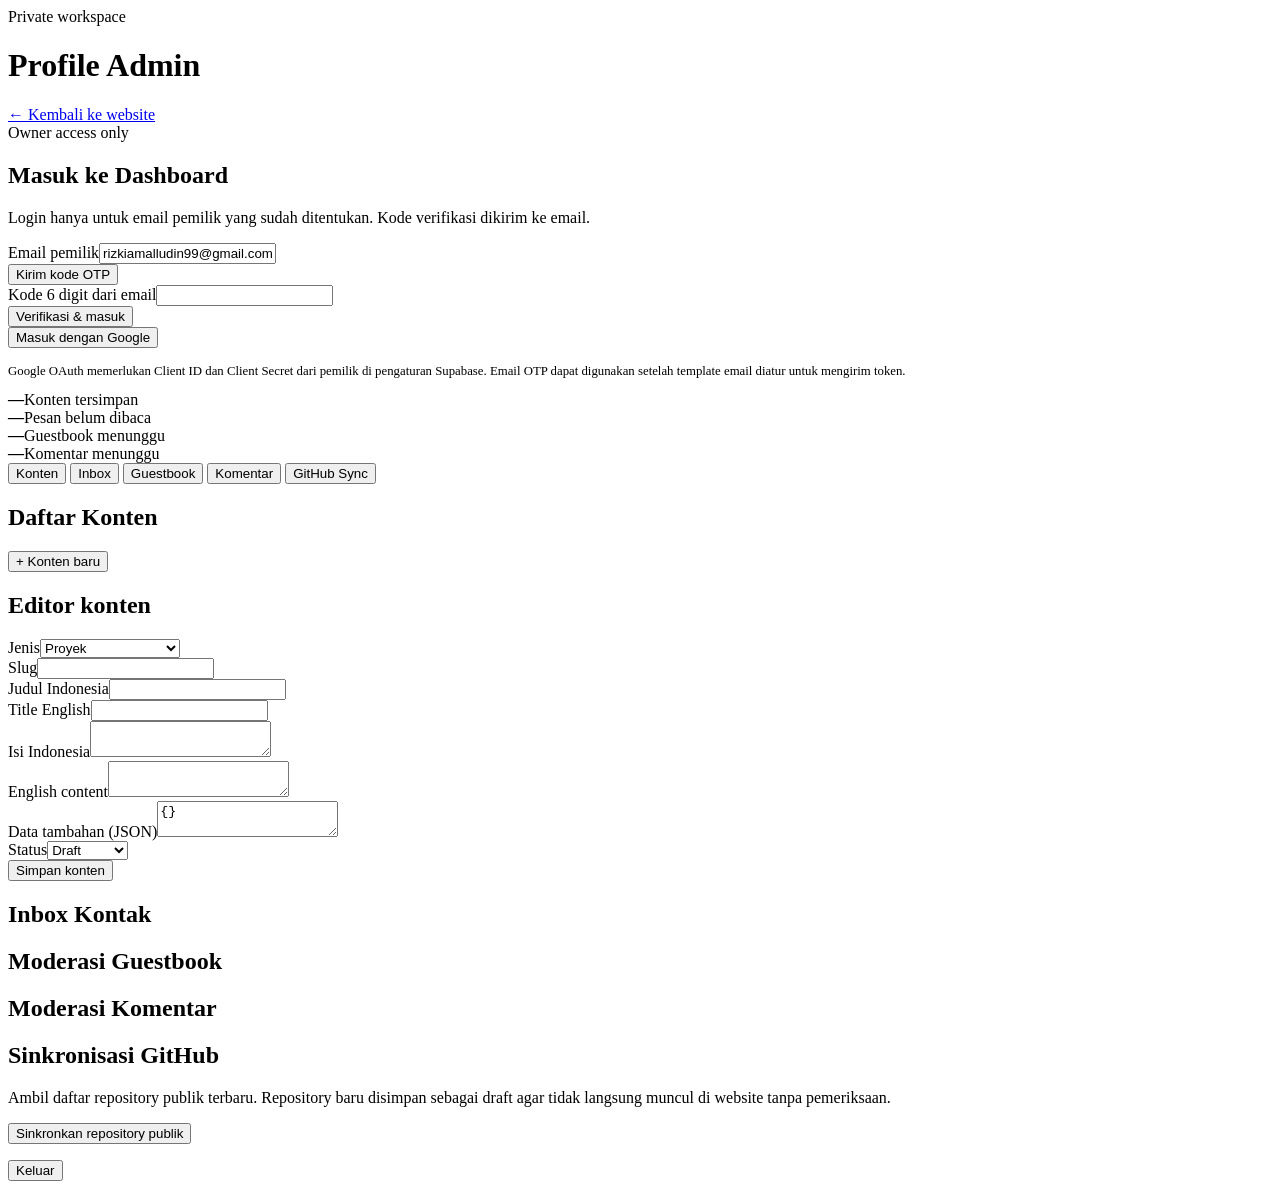
==== admin.html @ 7f735a6e "Create owner-only profile admin dashboard" ====
<!doctype html>
<html lang="id">
<head>
<meta charset="utf-8"><meta name="viewport" content="width=device-width,initial-scale=1">
<meta name="robots" content="noindex,nofollow"><title>Admin — M. Rizki Amalludin</title>
<link rel="preconnect" href="https://fonts.googleapis.com"><link rel="preconnect" href="https://fonts.gstatic.com" crossorigin>
<link href="https://fonts.googleapis.com/css2?family=Sora:wght@600;700;800&family=Inter:wght@400;500;600;700&display=swap" rel="stylesheet">
<link rel="stylesheet" href="admin.css">
</head>
<body>
<main class="admin-wrap">
  <header class="admin-top"><div><div class="eyebrow">Private workspace</div><h1>Profile Admin</h1></div><a href="/" rel="noopener">← Kembali ke website</a></header>
  <section id="auth-panel" class="panel auth-panel">
    <div class="eyebrow">Owner access only</div><h2>Masuk ke Dashboard</h2>
    <p class="muted">Login hanya untuk email pemilik yang sudah ditentukan. Kode verifikasi dikirim ke email.</p>
    <form id="otp-form">
      <div class="field"><label for="admin-email">Email pemilik</label><input id="admin-email" type="email" value="rizkiamalludin99@gmail.com" autocomplete="email" required></div>
      <button class="btn" id="send-otp" type="submit">Kirim kode OTP</button>
    </form>
    <form id="verify-form" class="hidden">
      <div class="field"><label for="admin-otp">Kode 6 digit dari email</label><input id="admin-otp" inputmode="numeric" autocomplete="one-time-code" minlength="6" maxlength="8" required></div>
      <button class="btn" type="submit">Verifikasi &amp; masuk</button>
    </form>
    <div class="auth-actions"><button class="btn secondary" type="button" id="google-login">Masuk dengan Google</button></div>
    <p id="auth-status" class="status" role="status"></p>
    <p class="muted" style="font-size:.8rem">Google OAuth memerlukan Client ID dan Client Secret dari pemilik di pengaturan Supabase. Email OTP dapat digunakan setelah template email diatur untuk mengirim token.</p>
  </section>

  <section id="dashboard" class="hidden">
    <div class="stats">
      <div class="stat"><strong id="stat-content">—</strong><span>Konten tersimpan</span></div>
      <div class="stat"><strong id="stat-inbox">—</strong><span>Pesan belum dibaca</span></div>
      <div class="stat"><strong id="stat-guestbook">—</strong><span>Guestbook menunggu</span></div>
      <div class="stat"><strong id="stat-comments">—</strong><span>Komentar menunggu</span></div>
    </div>
    <nav class="tabs" aria-label="Menu admin">
      <button class="tab active" data-tab="content">Konten</button>
      <button class="tab" data-tab="inbox">Inbox</button>
      <button class="tab" data-tab="guestbook">Guestbook</button>
      <button class="tab" data-tab="comments">Komentar</button>
      <button class="tab" data-tab="github">GitHub Sync</button>
    </nav>
    <section class="panel tab-panel" id="tab-content">
      <div class="content-grid">
        <div><div class="table-meta"><h2 class="section-title">Daftar Konten</h2><button class="btn secondary" id="new-content" type="button">+ Konten baru</button></div><div id="content-list" class="list"></div></div>
        <form id="content-form">
          <h2 class="section-title">Editor konten</h2><input type="hidden" id="content-id">
          <div class="field"><label for="content-type">Jenis</label><select id="content-type"><option value="project">Proyek</option><option value="profile">Profil</option><option value="experience">Pengalaman</option><option value="achievement">Pencapaian</option><option value="blog">Blog</option><option value="site_setting">Pengaturan website</option></select></div>
          <div class="field"><label for="content-slug">Slug</label><input id="content-slug" required pattern="[a-z0-9][a-z0-9-]{1,79}"></div>
          <div class="field"><label for="title-id">Judul Indonesia</label><input id="title-id" required maxlength="180"></div>
          <div class="field"><label for="title-en">Title English</label><input id="title-en" maxlength="180"></div>
          <div class="field"><label for="body-id">Isi Indonesia</label><textarea id="body-id" maxlength="12000"></textarea></div>
          <div class="field"><label for="body-en">English content</label><textarea id="body-en" maxlength="12000"></textarea></div>
          <div class="field"><label for="content-data">Data tambahan (JSON)</label><textarea id="content-data">{}</textarea></div>
          <div class="field"><label for="content-status">Status</label><select id="content-status"><option value="draft">Draft</option><option value="published">Published</option><option value="archived">Archived</option></select></div>
          <button class="btn" type="submit">Simpan konten</button><p class="status" id="content-status-message"></p>
        </form>
      </div>
    </section>
    <section class="panel tab-panel hidden" id="tab-inbox"><h2 class="section-title">Inbox Kontak</h2><div id="inbox-list" class="list"></div></section>
    <section class="panel tab-panel hidden" id="tab-guestbook"><h2 class="section-title">Moderasi Guestbook</h2><div id="guestbook-admin-list" class="list"></div></section>
    <section class="panel tab-panel hidden" id="tab-comments"><h2 class="section-title">Moderasi Komentar</h2><div id="comments-admin-list" class="list"></div></section>
    <section class="panel tab-panel hidden" id="tab-github">
      <h2 class="section-title">Sinkronisasi GitHub</h2>
      <p class="muted">Ambil daftar repository publik terbaru. Repository baru disimpan sebagai draft agar tidak langsung muncul di website tanpa pemeriksaan.</p>
      <button class="btn" id="github-sync" type="button">Sinkronkan repository publik</button>
      <p class="status" id="github-status"></p><div id="github-results" class="github-list"></div>
    </section>
    <div class="row" style="margin-top:14px"><span id="session-email" class="muted"></span><button class="btn secondary" type="button" id="sign-out" style="max-width:120px">Keluar</button></div>
  </section>
</main>
<script src="admin.js"></script>
</body></html>
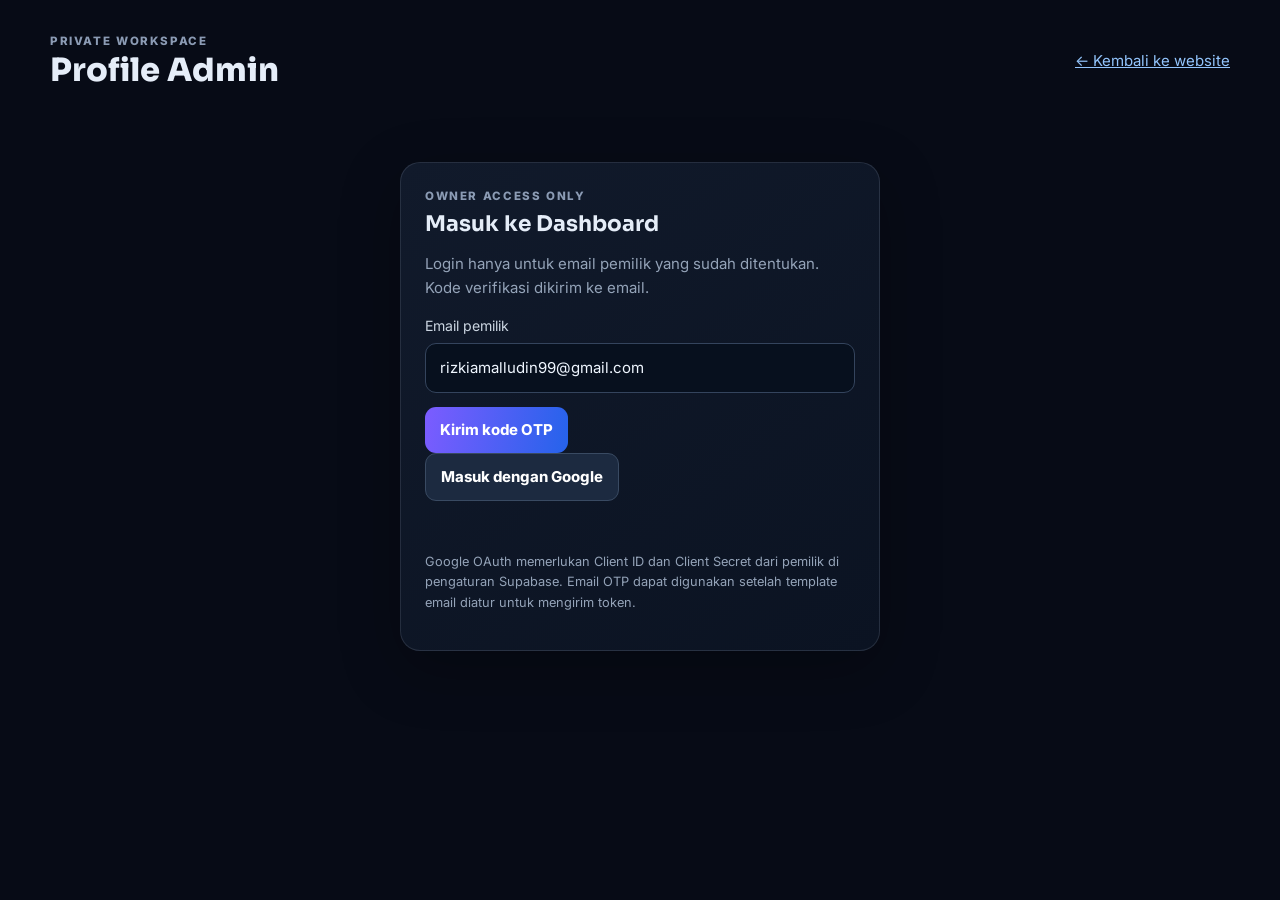
==== commit 61ef6889: "Rebuild personal website around profile, poetry and digital garden" ====
--- a/admin.html
+++ b/admin.html
@@ -45,7 +45,7 @@
         <div><div class="table-meta"><h2 class="section-title">Daftar Konten</h2><button class="btn secondary" id="new-content" type="button">+ Konten baru</button></div><div id="content-list" class="list"></div></div>
         <form id="content-form">
           <h2 class="section-title">Editor konten</h2><input type="hidden" id="content-id">
-          <div class="field"><label for="content-type">Jenis</label><select id="content-type"><option value="project">Proyek</option><option value="profile">Profil</option><option value="experience">Pengalaman</option><option value="achievement">Pencapaian</option><option value="blog">Blog</option><option value="site_setting">Pengaturan website</option></select></div>
+          <div class="field"><label for="content-type">Jenis</label><select id="content-type"><option value="project">Proyek</option><option value="profile">Profil</option><option value="experience">Pengalaman</option><option value="achievement">Pencapaian</option><option value="blog">Blog / Artikel</option><option value="poetry">Puisi</option><option value="site_setting">Pengaturan website</option></select></div>
           <div class="field"><label for="content-slug">Slug</label><input id="content-slug" required pattern="[a-z0-9][a-z0-9-]{1,79}"></div>
           <div class="field"><label for="title-id">Judul Indonesia</label><input id="title-id" required maxlength="180"></div>
           <div class="field"><label for="title-en">Title English</label><input id="title-en" maxlength="180"></div>
--- a/admin.css
+++ b/admin.css
@@ -0,0 +1 @@
+*{box-sizing:border-box}body{margin:0;min-height:100vh;background:#070b16;color:#e5edf8;font:15px/1.6 Inter,system-ui,sans-serif}button,input,textarea,select{font:inherit}a{color:#93c5fd}.admin-wrap{width:min(1180px,100% - 32px);margin:0 auto;padding:32px 0 60px}.admin-top{display:flex;align-items:center;justify-content:space-between;gap:16px;margin-bottom:28px}.admin-top h1{font:800 clamp(1.4rem,4vw,2rem) Sora,system-ui;margin:0}.eyebrow{color:#8b9bb4;text-transform:uppercase;letter-spacing:.14em;font-size:.72rem;font-weight:800}.panel{border:1px solid rgba(148,163,184,.18);border-radius:20px;background:linear-gradient(145deg,#111a2b,#0b1322);padding:24px;box-shadow:0 18px 60px #0004}.auth-panel{max-width:480px;margin:8vh auto}.auth-panel h2{margin:4px 0 8px;font:700 1.35rem Sora}.muted{color:#94a3b8}.field{display:grid;gap:6px;margin:14px 0}.field label{color:#cbd5e1;font-size:.88rem}.field input,.field textarea,.field select{width:100%;padding:12px 14px;border:1px solid #34445d;border-radius:11px;background:#07101e;color:#eff6ff;outline:none}.field textarea{min-height:120px;resize:vertical}.field input:focus,.field textarea:focus,.field select:focus{border-color:#38bdf8;box-shadow:0 0 0 3px #38bdf822}.btn{border:0;border-radius:11px;padding:11px 15px;background:linear-gradient(100deg,#7c5cff,#2563eb);color:#fff;font-weight:750;cursor:pointer}.btn.secondary{background:#1c2a40;border:1px solid #394a62}.btn.danger{background:#7f1d1d}.btn:disabled{opacity:.55;cursor:wait}.auth-actions{display:flex;gap:10px;flex-wrap:wrap}.status{min-height:1.4rem;color:#93c5fd;font-size:.88rem}.status.error{color:#fca5a5}.hidden{display:none!important}.stats{display:grid;grid-template-columns:repeat(4,minmax(0,1fr));gap:14px;margin-bottom:18px}.stat{padding:18px;border:1px solid #26364d;border-radius:16px;background:#101a2c}.stat strong{display:block;font-size:1.65rem;font-weight:800}.stat span{color:#91a2bb;font-size:.82rem}.tabs{display:flex;flex-wrap:wrap;gap:8px;margin-bottom:18px}.tab{border:1px solid #33445c;border-radius:10px;padding:9px 13px;color:#cfddf1;background:#101a2c;cursor:pointer}.tab.active{background:#2c2860;border-color:#8270ff;color:#fff}.content-grid{display:grid;grid-template-columns:minmax(0,1fr) minmax(0,1fr);gap:18px;align-items:start}.list{display:grid;gap:9px;max-height:620px;overflow:auto}.list-item{border:1px solid #293a53;border-radius:13px;background:#0d1728;padding:13px}.list-item strong{display:block}.list-item small{color:#8ea1bb}.item-actions{display:flex;gap:7px;flex-wrap:wrap;margin-top:10px}.item-actions button{padding:7px 10px;border-radius:8px;border:1px solid #40516a;background:#1a2940;color:#edf4ff;cursor:pointer}.item-actions .approve{background:#14532d;border-color:#166534}.item-actions .hide{background:#713f12;border-color:#854d0e}.item-actions .delete{background:#7f1d1d;border-color:#991b1b}.row{display:flex;gap:10px;align-items:center;flex-wrap:wrap}.row>*{flex:1}.section-title{font:700 1.2rem Sora;margin:0 0 14px}.table-meta{display:flex;justify-content:space-between;align-items:center;gap:12px;margin-bottom:12px}.code{font-family:ui-monospace,monospace;color:#a5b4fc;font-size:.8rem;overflow-wrap:anywhere}.message-body{white-space:pre-wrap;color:#cbd5e1;overflow-wrap:anywhere;margin:6px 0}.empty{padding:16px;border:1px dashed #40516a;border-radius:12px;color:#94a3b8}.github-list{display:grid;gap:8px;margin-top:12px}.github-row{display:flex;justify-content:space-between;gap:12px;padding:10px;border:1px solid #2b3b52;border-radius:10px}.github-row small{color:#93a4bb}@media(max-width:780px){.stats{grid-template-columns:repeat(2,minmax(0,1fr))}.content-grid{grid-template-columns:1fr}.admin-wrap{width:min(100% - 24px,1180px);padding-top:20px}.panel{padding:18px}}
